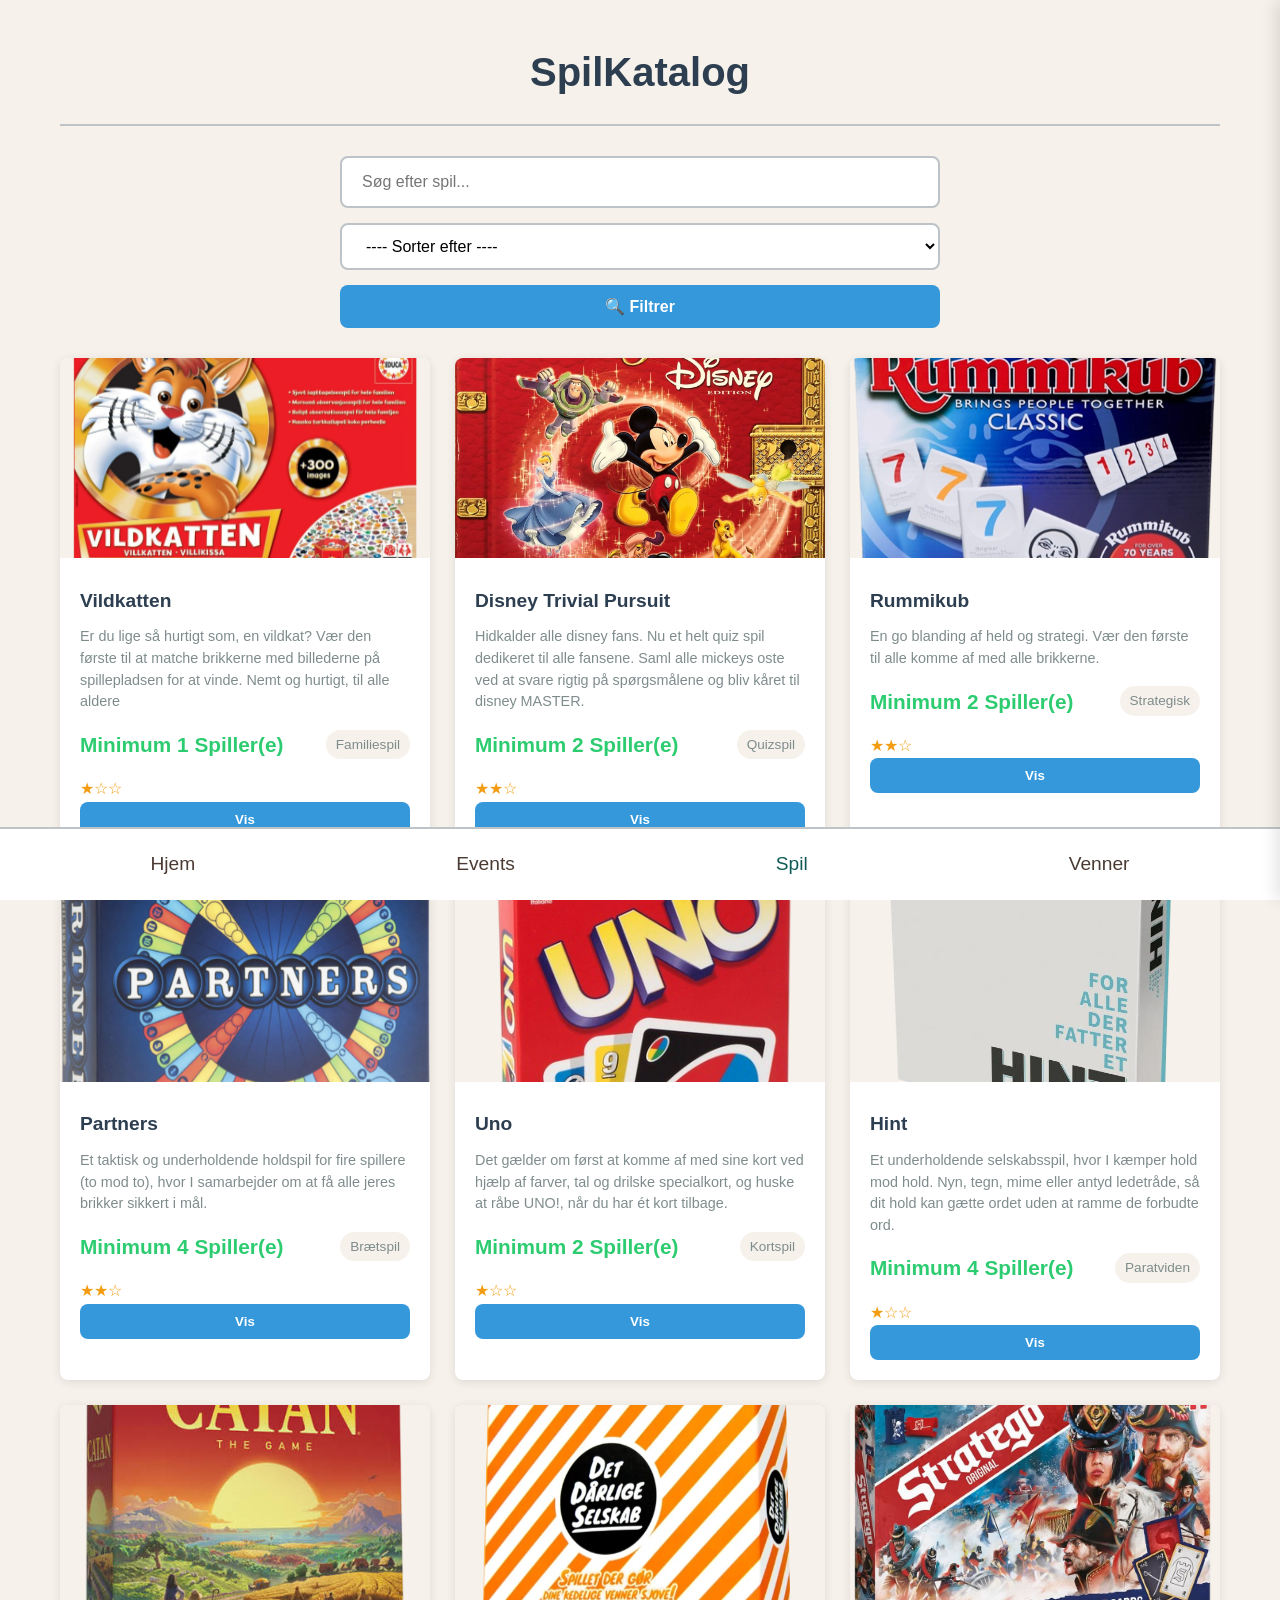
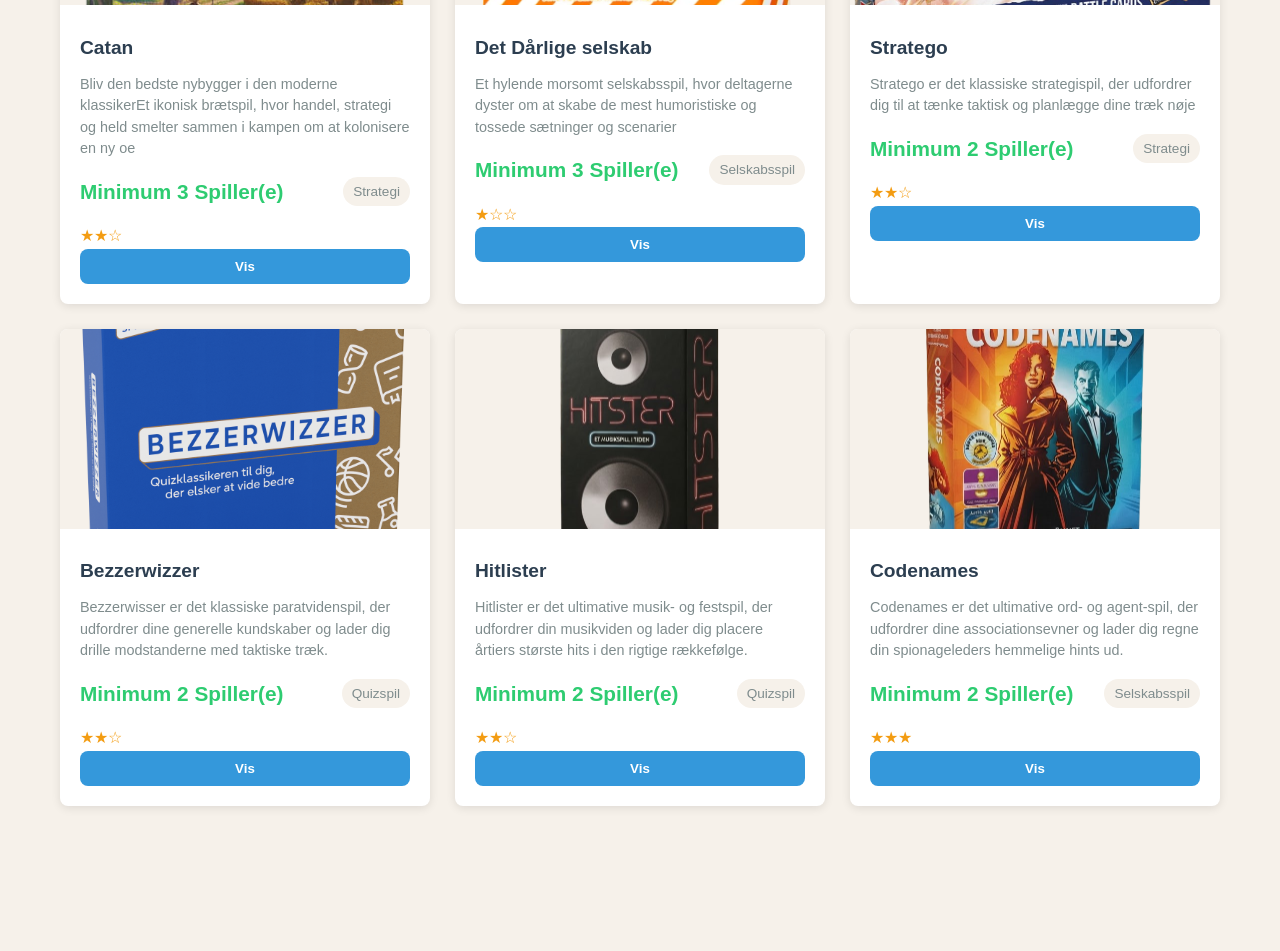
==== index.html @ 0dfe67ef "active color change" ====
<!DOCTYPE html>
<html lang="da">

<head>
    <meta charset="UTF-8">
    <meta name="viewport" content="width=device-width, initial-scale=1.0">
    <title>Produkt Søgning</title>
    <link rel="stylesheet" href="style.css">
    <link rel="stylesheet" href="https://cdnjs.cloudflare.com/ajax/libs/font-awesome/7.3.1/css/all.min.css" integrity="sha512-QeR2VH+lsBE5LSAe1Q5EnTBbe7XTBubt8dG93Y7gidSgdMCr8nVqKcfKAMyN96SV8KDbZVTDXChatu5G2KQGzg==" crossorigin="anonymous" referrerpolicy="no-referrer">
</head>

<!---Category ændret til Genre. Pris interval ændret til antal spillere.  Vurdering ændret til sværhedsgrad.  Farve ændret til stemning-->
<body>
    <div class="container">
        <header>
            <h1>SpilKatalog</h1>
        </header>

        <main>
            <div class="search-container">
                <input type="search" id="search-input" placeholder="Søg efter spil..." class="search-input">

                <select id="predefined-search" class="predefined-select">
                    <option value="">---- Sorter efter ----</option>
                    <option value="svaerhedsgrad nem">Sværhedsgrad (nem til svær)</option>
                     <option value="svaerhedsgrad svaer">Sværhedsgrad (svær til nem)</option>
                    <option value="pris-stigende">Spillere: Lav til høj</option>
                    <option value="pris-faldende">Spillere: Høj til lav</option>
                </select>

                <button id="filter-toggle" class="filter-button">
                    <span>🔍 Filtrer</span>
                </button>
            </div>

            <div id="filter-panel" class="filter-panel">
                <div class="filter-header">
                    <h2>Filtrer Spil</h2>
                    <button id="close-filter" class="close-button">&times;</button>
                </div>

                <div class="filter-content">
                    <div class="filter-group">
                        <label class="filter-label">Genre</label>
                        <div class="checkbox-group">
                            <label class="checkbox-label">
                                <input type="checkbox" name="category" value="Familiespil"> Familiespil
                            </label>
                            <label class="checkbox-label">
                                <input type="checkbox" name="category" value="Quizspil"> Quiz
                            </label>
                            <label class="checkbox-label">
                                <input type="checkbox" name="category" value="Strategi"> Strategi
                            </label>
                            <label class="checkbox-label">
                                <input type="checkbox" name="category" value="Brætspil"> Brætspil
                            </label>
                             <label class="checkbox-label">
                                <input type="checkbox" name="category" value="Paratviden"> Paratviden
                            </label>
                             <label class="checkbox-label">
                                <input type="checkbox" name="category" value="Selskabsspil"> Selskabsspil
                            </label>
                        </div>
                    </div>

                    <div class="filter-group">
                        <label class="filter-label">Antal spillere</label>
                        <div class="price-range">
                            <input type="number" id="min-price" placeholder="Min" class="price-input">
                            <span class="price-separator">-</span>
                            <input type="number" id="max-price" placeholder="Max" class="price-input">
                        </div>
                    </div>

                    <div class="filter-group">
                        <label class="filter-label">Sværhedsgrad</label>
                        <div class="rating-group">
                            <!-- <label class="rating-label">
                                <input type="radio" name="rating" value="5"> ★★★★★
                            </label>
                            <label class="rating-label">
                                <input type="radio" name="rating" value="4"> ★★★★
                            </label> -->
                            <label class="rating-label">
                                <input type="radio" name="rating" value="3"> ★★★
                            </label>
                            <label class="rating-label">
                                <input type="radio" name="rating" value="2"> ★★
                            </label>
                            <label class="rating-label">
                                <input type="radio" name="rating" value="1"> ★
                            </label>
                        </div>
                    </div>

                    <div class="filter-group">
                        <label class="filter-label">Stemning</label>
                        <div class="Stemning-group">
                            <label class="Stemning-label">
                                <input type="checkbox" name="stemning" value="Nostalgi & Hygge"> Nostalgi & Hygge 
                            </label>
                            <label class="Stemning-label">
                                <input type="checkbox" name="stemning" value="Drilsk & Konkurrence"> Drilsk & Konkurrence
                            </label>
                            <label class="Stemning-label">
                                <input type="checkbox" name="stemning" value="Fest & Latter"> Fest & Latter
                            </label>
                            <label class="Stemning-label">
                                <input type="checkbox" name="stemning" value="Intens & Taktisk Strategi"> Intens & Taktisk Strategi
                            </label>
                            <label class="Stemning-label">
                                <input type="checkbox" name="stemning" value="Tænksom & Agentstemning"> Tænksom & Agentstemning
                            </label>
                        </div>
                    </div>
                </div>

                <div class="filter-footer">
                    <button id="apply-filters" class="apply-button">Vis Spil</button>
                </div>
            </div>

            <div id="products-container" class="products-container">
            </div>
        </main>

        <footer>
            <p>&copy; 2026 Produkt Katalog</p>
        </footer>
    </div>

    <dialog id="product-dialog">
        <article class="dialog-content">
            <img id="dialog-image" src="" alt="" class="product-image">
            <h2 id="dialog-title"></h2>
            <p id="dialog-description"></p>
            <div class="product-meta">
                <span id="dialog-price" class="product-price"></span>
                <span id="dialog-category" class="product-category"></span>
            </div>
            <div id="dialog-rating" class="product-rating"></div>
            <menu class="dialog-actions">
                <button id="dialog-close" value="cancel">Luk</button>
            </menu>
        </article>
    </dialog>

    <div id="overlay" class="overlay"></div>
    <script src="data.js"></script>
    <script src="scriptui.js"></script>
    <script src="scriptfilt.js"></script>
</body>
 <footer>
        <nav class="footer-nav">
            <a href="Forside.html"><i class="fa-regular fa-house"></i>Hjem</a>
            <a href="events.html"><i class="fa-regular fa-calendar"></i>Events</a>
            <a href="index.html" class="active"><i class="fa-solid fa-dice"></i>Spil</a>
            <a href="friends.html"><i class="fa-regular fa-user"></i>Venner</a>
        </nav>
    </footer>

</html>
---- style.css ----
/* Reset og base styles */
* {
    margin: 0;
    padding: 0;
    box-sizing: border-box;
}

:root {
    --primary-color: #2c3e50;
    --secondary-color: #3498db;
    --accent-color: #2ecc71;
    --text-color: #333;
    --light-gray: #f6f1ea;
    --medium-gray: #bdc3c7;
    --dark-gray: #7f8c8d;
    --white: #ffffff;
    --shadow: 0 2px 10px rgba(0, 0, 0, 0.1);
    --border-radius: 8px;
    --transition: all 0.3s ease;
}

body {
    font-family: 'Segoe UI', Tahoma, Geneva, Verdana, sans-serif;
    line-height: 1.6;
    color: var(--text-color);
    background-color: var(--light-gray);
    padding-bottom: 125px;
}

.container {
    max-width: 1200px;
    margin: 0 auto;
    padding: 20px;
}

/* Header */
header {
    text-align: center;
    margin-bottom: 30px;
    padding: 20px 0;
    border-bottom: 2px solid var(--medium-gray);
}

header h1 {
    color: var(--primary-color);
    font-size: 2.5rem;
}

/* Søgeområde */
.search-container {
    display: flex;
    flex-direction: column;
    gap: 15px;
    margin-bottom: 30px;
}

.search-input {
    padding: 15px 20px;
    font-size: 1rem;
    border: 2px solid var(--medium-gray);
    border-radius: var(--border-radius);
    background-color: var(--white);
    transition: var(--transition);
    width: 100%;
    max-width: 600px;
    margin: 0 auto;
}

.search-input:focus {
    outline: none;
    border-color: var(--secondary-color);
    box-shadow: var(--shadow);
}

.predefined-select {
    padding: 12px 20px;
    font-size: 1rem;
    border: 2px solid var(--medium-gray);
    border-radius: var(--border-radius);
    background-color: var(--white);
    transition: var(--transition);
    width: 100%;
    max-width: 600px;
    margin: 0 auto;
    cursor: pointer;
}

.predefined-select:focus {
    outline: none;
    border-color: var(--secondary-color);
    box-shadow: var(--shadow);
}

.filter-button {
    padding: 12px 25px;
    font-size: 1rem;
    background-color: var(--secondary-color);
    color: var(--white);
    border: none;
    border-radius: var(--border-radius);
    cursor: pointer;
    transition: var(--transition);
    width: 100%;
    max-width: 600px;
    margin: 0 auto;
    font-weight: 600;
}

.filter-button:hover {
    background-color: #2980b9;
    transform: translateY(-2px);
}

/* Slide-in Filter Panel */
.filter-panel {
    position: fixed;
    top: 0;
    right: -400px;
    width: 400px;
    height: 100vh;
    background-color: var(--white);
    box-shadow: -5px 0 15px rgba(0, 0, 0, 0.1);
    z-index: 1000;
    transition: var(--transition);
    display: flex;
    flex-direction: column;
    overflow-y: auto;
}

.filter-panel.active {
    right: 0;
}

.filter-header {
    display: flex;
    justify-content: space-between;
    align-items: center;
    padding: 20px;
    border-bottom: 2px solid var(--light-gray);
    background-color: var(--primary-color);
    color: var(--white);
}

.filter-header h2 {
    font-size: 1.5rem;
}

.close-button {
    background: none;
    border: none;
    color: var(--white);
    font-size: 2rem;
    cursor: pointer;
    transition: var(--transition);
    padding: 5px;
}

.close-button:hover {
    color: var(--accent-color);
    transform: rotate(90deg);
}

.filter-content {
    padding: 20px;
    flex: 1;
    overflow-y: auto;
}

.filter-group {
    margin-bottom: 25px;
}

.filter-group:last-child {
    margin-bottom: 0;
}

.filter-label {
    display: block;
    font-weight: 600;
    margin-bottom: 10px;
    color: var(--primary-color);
    font-size: 1.1rem;
}

/* Checkbox groups */
.checkbox-group, .Stemning-group {
    display: flex;
    flex-direction: column;
    gap: 8px;
}

.checkbox-label, .Stemning-label {
    display: flex;
    align-items: center;
    gap: 10px;
    cursor: pointer;
    padding: 8px 12px;
    border-radius: var(--border-radius);
    transition: var(--transition);
}

.checkbox-label:hover, .Stemning-label:hover {
    background-color: var(--light-gray);
}

.checkbox-label input, .Stemning-label input {
    width: 18px;
    height: 18px;
    cursor: pointer;
}

/* Price range */
.price-range {
    display: flex;
    align-items: center;
    gap: 10px;
}

.price-input {
    padding: 10px 15px;
    border: 2px solid var(--medium-gray);
    border-radius: var(--border-radius);
    font-size: 1rem;
    width: 100%;
    transition: var(--transition);
}

.price-input:focus {
    outline: none;
    border-color: var(--secondary-color);
}

.price-separator {
    color: var(--dark-gray);
    font-weight: bold;
}

/* Rating group */
.rating-group {
    display: flex;
    flex-direction: column;
    gap: 8px;
}

.rating-label {
    display: flex;
    align-items: center;
    gap: 10px;
    cursor: pointer;
    padding: 8px 12px;
    border-radius: var(--border-radius);
    transition: var(--transition);
}

.rating-label:hover {
    background-color: var(--light-gray);
}

.rating-label input {
    width: 18px;
    height: 18px;
    cursor: pointer;
}

/* Filter footer */
.filter-footer {
    padding: 20px;
    border-top: 2px solid var(--light-gray);
    background-color: var(--light-gray);
}

.apply-button {
    width: 100%;
    padding: 15px 25px;
    font-size: 1.1rem;
    background-color: var(--accent-color);
    color: var(--white);
    border: none;
    border-radius: var(--border-radius);
    cursor: pointer;
    transition: var(--transition);
    font-weight: 600;
}

.apply-button:hover {
    background-color: #27ae60;
    transform: translateY(-2px);
    box-shadow: var(--shadow);
}

/* Overlay */
.overlay {
    position: fixed;
    top: 0;
    left: 0;
    width: 100%;
    height: 100%;
    background-color: rgba(0, 0, 0, 0.5);
    z-index: 999;
    opacity: 0;
    visibility: hidden;
    transition: var(--transition);
}

.overlay.active {
    opacity: 1;
    visibility: visible;
}

/* Produkter container */
.products-container {
    display: grid;
    grid-template-columns: repeat(auto-fill, minmax(280px, 1fr));
    gap: 25px;
    margin-top: 20px;
}

/* Produkt kort */
.product-card {
    background-color: var(--white);
    border-radius: var(--border-radius);
    overflow: hidden;
    box-shadow: var(--shadow);
    transition: var(--transition);
}

.product-card:hover {
    transform: translateY(-5px);
    box-shadow: 0 5px 20px rgba(0, 0, 0, 0.15);
}

.product-image {
    width: 100%;
    height: 200px;
    object-fit: cover;
    background-color: var(--light-gray);
}

.product-info {
    padding: 20px;
}

.product-title {
    font-size: 1.2rem;
    font-weight: 600;
    margin-bottom: 10px;
    color: var(--primary-color);
}

.product-description {
    color: var(--dark-gray);
    font-size: 0.9rem;
    margin-bottom: 15px;
    line-height: 1.5;
}

.product-meta {
    display: flex;
    justify-content: space-between;
    align-items: center;
    margin-bottom: 15px;
}

.product-price {
    font-size: 1.3rem;
    font-weight: 700;
    color: var(--accent-color);
}

.product-category {
    font-size: 0.85rem;
    color: var(--dark-gray);
    background-color: var(--light-gray);
    padding: 4px 10px;
    border-radius: 20px;
}

.product-rating {
    color: #f39c12;
    font-size: 1rem;
}

.product-button {
    width: 100%;
    padding: 10px;
    background-color: var(--secondary-color);
    color: var(--white);
    border: none;
    border-radius: var(--border-radius);
    cursor: pointer;
    transition: var(--transition);
    font-weight: 600;
}

.product-button:hover {
    background-color: #2980b9;
}

/* Footer */
footer {
    text-align: center;
    padding: 30px 0;
    margin-top: 50px;
    border-top: 2px solid var(--medium-gray);
    color: var(--dark-gray);
}

dialog {
    margin: auto;
    border: none;
    border-radius: 12px;
    box-shadow: 0 10px 30px rgba(0, 0, 0, 0.3);
    padding: 0;
    max-width: 400px;
    width: 90%;
}
dialog::backdrop {
    background: rgba(0, 0, 0, 0.5);
}
.dialog-content { padding: 1.5rem; }

.dialog-actions {
    display: flex;
    justify-content: flex-end;
    gap: 0.5rem;
    padding: 0;
    margin-top: 1rem;
}


/* Responsive design */
@media (max-width: 768px) {
    .filter-panel {
        width: 100%;
        right: -100%;
    }

    .search-container {
        max-width: 100%;
    }

    .products-container {
        grid-template-columns: repeat(auto-fill, minmax(240px, 1fr));
        gap: 20px;
    }
}

@media (max-width: 480px) {
    .products-container {
        grid-template-columns: 1fr;
    }

    header h1 {
        font-size: 2rem;
    }

    .search-input,
    .predefined-select,
    .filter-button {
        width: 100%;
    }
}

/* Animation for slide-in */
@keyframes slideIn {
    from {
        right: -400px;
    }
    to {
        right: 0;
    }
}

@keyframes slideOut {
    from {
        right: 0;
    }
    to {
        right: -400px;
    }
}

/* Scrollbar styling for filter panel */
.filter-content::-webkit-scrollbar {
    width: 8px;
}

.filter-content::-webkit-scrollbar-track {
    background: var(--light-gray);
    border-radius: 10px;
}

.filter-content::-webkit-scrollbar-thumb {
    background: var(--medium-gray);
    border-radius: 10px;
}

.filter-content::-webkit-scrollbar-thumb:hover {
    background: var(--dark-gray);
}


footer {
    background-color: white;
    padding: 20px;
    text-align: center;
    font-size: 120%;
    position: fixed;
    bottom: 0;
    width: 100%;
    height: auto;
}
.footer-nav {
    display: flex;
    justify-content: space-around;
    align-items: center;
    color: #4a3b33;
    text-decoration: none;
    padding-bottom: env(safe-area-inset-bottom);
}
.footer-nav a {
    display: flex;
    align-items: center;
    flex-direction: column;
    text-decoration: none;
    color: #4a3b33;
}
.footer-nav a.active {
    color: #0f5c57
}
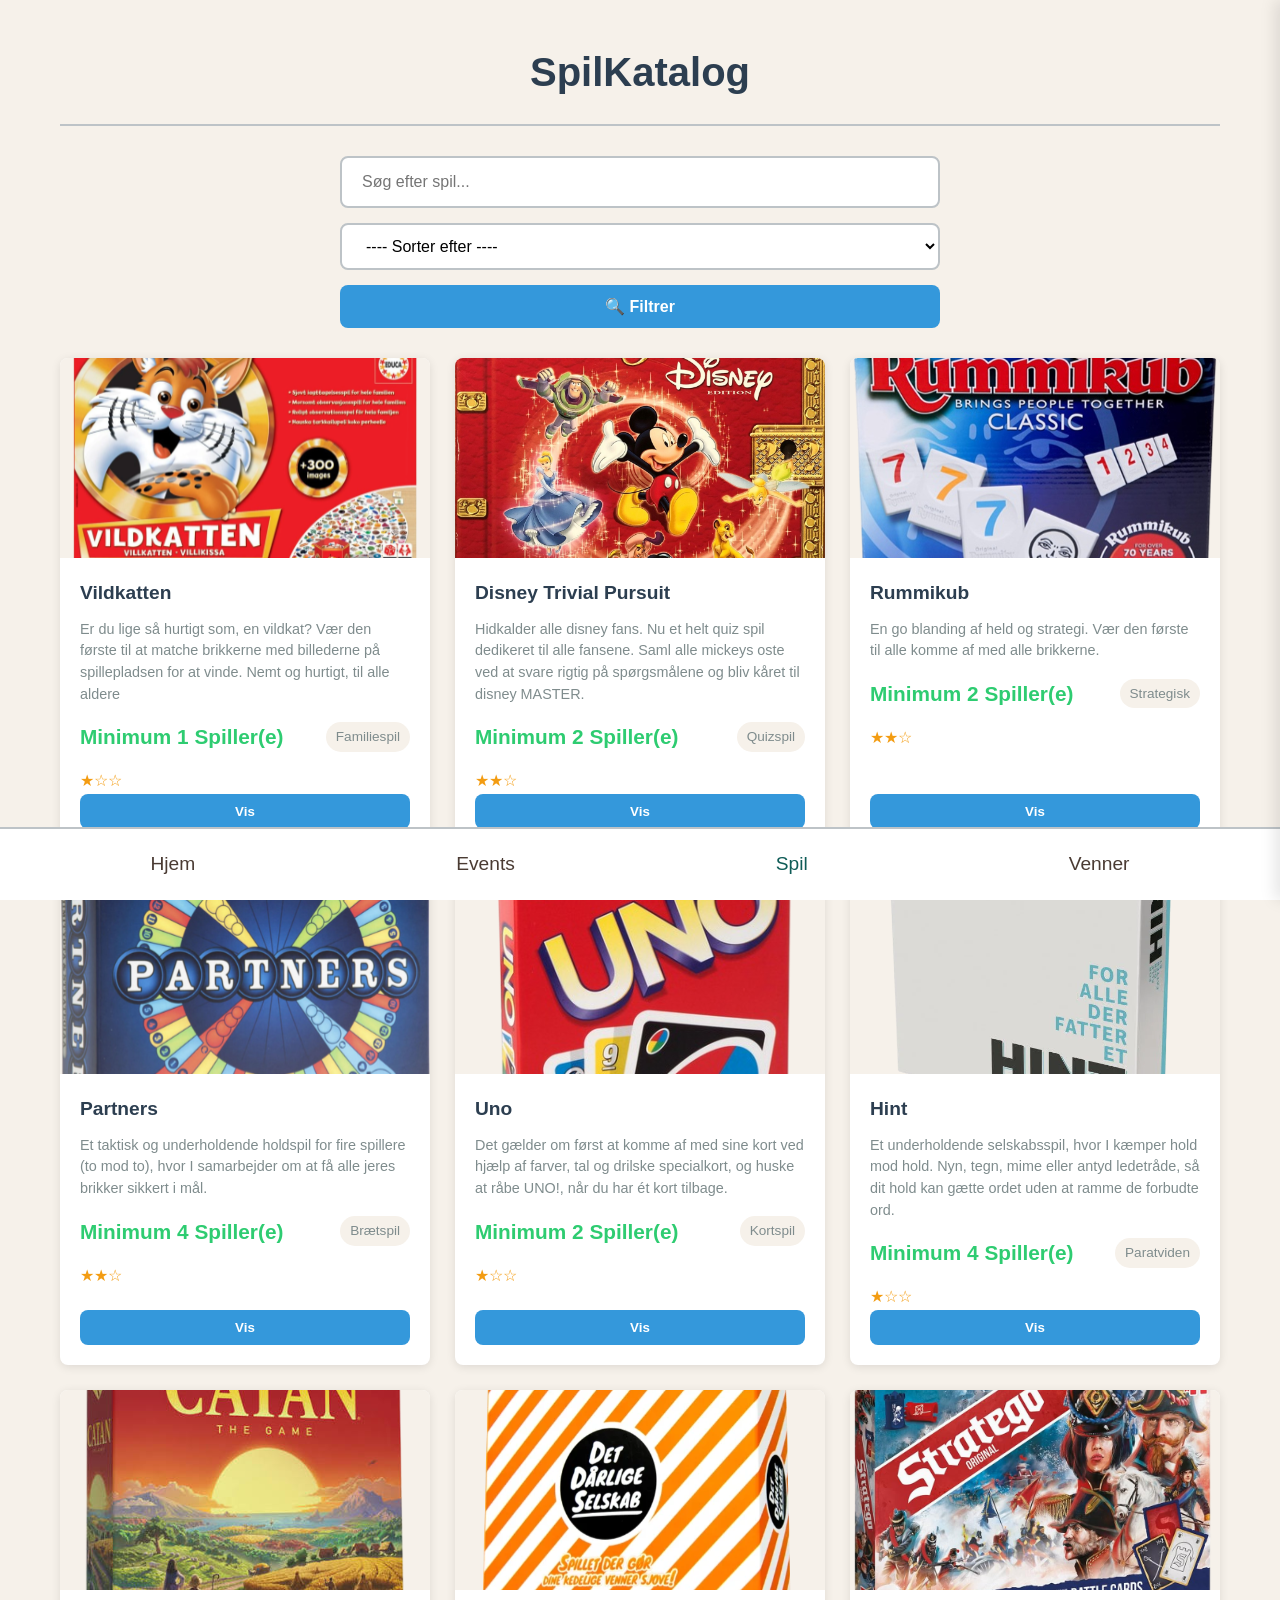
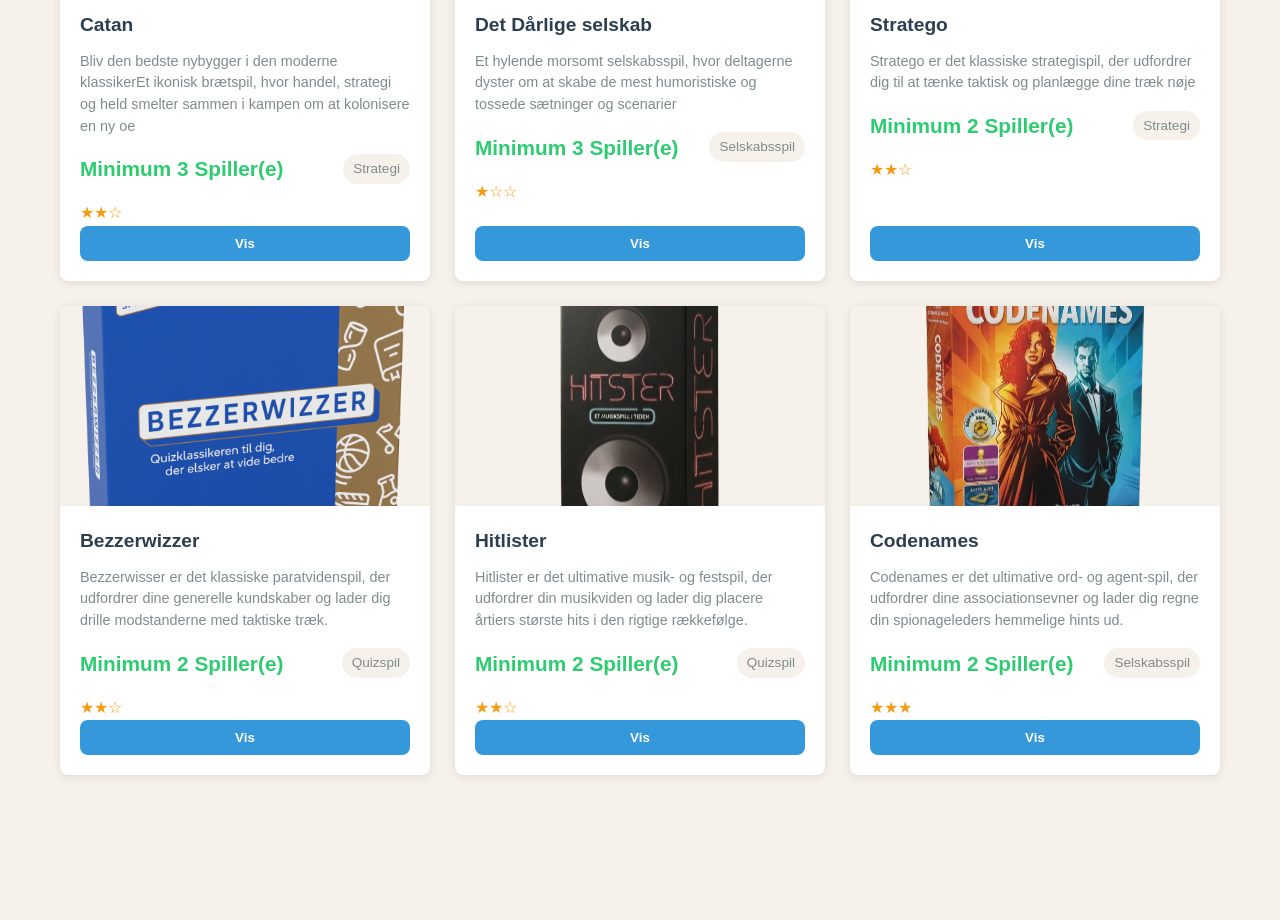
==== commit e64c855d: "reserver spil knap" ====
--- a/index.html
+++ b/index.html
@@ -66,10 +66,10 @@
 
                     <div class="filter-group">
                         <label class="filter-label">Antal spillere</label>
-                        <div class="price-range">
-                            <input type="number" id="min-price" placeholder="Min" class="price-input">
-                            <span class="price-separator">-</span>
-                            <input type="number" id="max-price" placeholder="Max" class="price-input">
+                        <div class="players-range">
+                            <input type="number" id="min-players" placeholder="Min" class="players-input">
+                            <span class="players-separator">-</span>
+                            <input type="number" id="max-players" placeholder="Max" class="players-input">
                         </div>
                     </div>
 
@@ -136,11 +136,12 @@
             <h2 id="dialog-title"></h2>
             <p id="dialog-description"></p>
             <div class="product-meta">
-                <span id="dialog-price" class="product-price"></span>
+                <span id="dialog-players" class="product-players"></span>
                 <span id="dialog-category" class="product-category"></span>
             </div>
             <div id="dialog-rating" class="product-rating"></div>
             <menu class="dialog-actions">
+                <button id="dialog-Reserve" value="cancel">Reserver spil</button>
                 <button id="dialog-close" value="cancel">Luk</button>
             </menu>
         </article>
--- a/style.css
+++ b/style.css
@@ -19,6 +19,7 @@
     --transition: all 0.3s ease;
 }
 
+
 body {
     font-family: 'Segoe UI', Tahoma, Geneva, Verdana, sans-serif;
     line-height: 1.6;
@@ -26,6 +27,8 @@
     background-color: var(--light-gray);
     padding-bottom: 125px;
 }
+
+
 
 .container {
     max-width: 1200px;
@@ -209,14 +212,14 @@
     cursor: pointer;
 }
 
-/* Price range */
-.price-range {
+/* player range */
+.players-range {
     display: flex;
     align-items: center;
     gap: 10px;
 }
 
-.price-input {
+.players-input {
     padding: 10px 15px;
     border: 2px solid var(--medium-gray);
     border-radius: var(--border-radius);
@@ -225,12 +228,12 @@
     transition: var(--transition);
 }
 
-.price-input:focus {
+.players-input:focus {
     outline: none;
     border-color: var(--secondary-color);
 }
 
-.price-separator {
+.players-separator {
     color: var(--dark-gray);
     font-weight: bold;
 }
@@ -322,6 +325,9 @@
     overflow: hidden;
     box-shadow: var(--shadow);
     transition: var(--transition);
+    display: flex;           /* NYT */
+    flex-direction: column;  /* NYT */
+    height: 100%;
 }
 
 .product-card:hover {
@@ -338,6 +344,9 @@
 
 .product-info {
     padding: 20px;
+    display: flex;           /* NYT */
+    flex-direction: column;  /* NYT */
+    flex: 1;
 }
 
 .product-title {
@@ -361,7 +370,7 @@
     margin-bottom: 15px;
 }
 
-.product-price {
+.product-players {
     font-size: 1.3rem;
     font-weight: 700;
     color: var(--accent-color);
@@ -390,6 +399,7 @@
     cursor: pointer;
     transition: var(--transition);
     font-weight: 600;
+    margin-top: auto;
 }
 
 .product-button:hover {
@@ -527,4 +537,26 @@
 }
 .footer-nav a.active {
     color: #0f5c57
+}
+
+button#dialog-close
+{
+    padding: 2% 8%;
+    color: rgb(12, 11, 11);
+    background-color: var(--light-gray);
+    border: none;
+    border-radius: var(--border-radius);
+    cursor: pointer;
+    transition: var(--transition);
+}
+button#dialog-Reserve
+{
+   padding: 2% 8%;
+    color: white;
+    background-color: var(--secondary-color);
+    border: none;
+    border-radius: var(--border-radius);
+    cursor: pointer;
+    transition: var(--transition);
+
 }
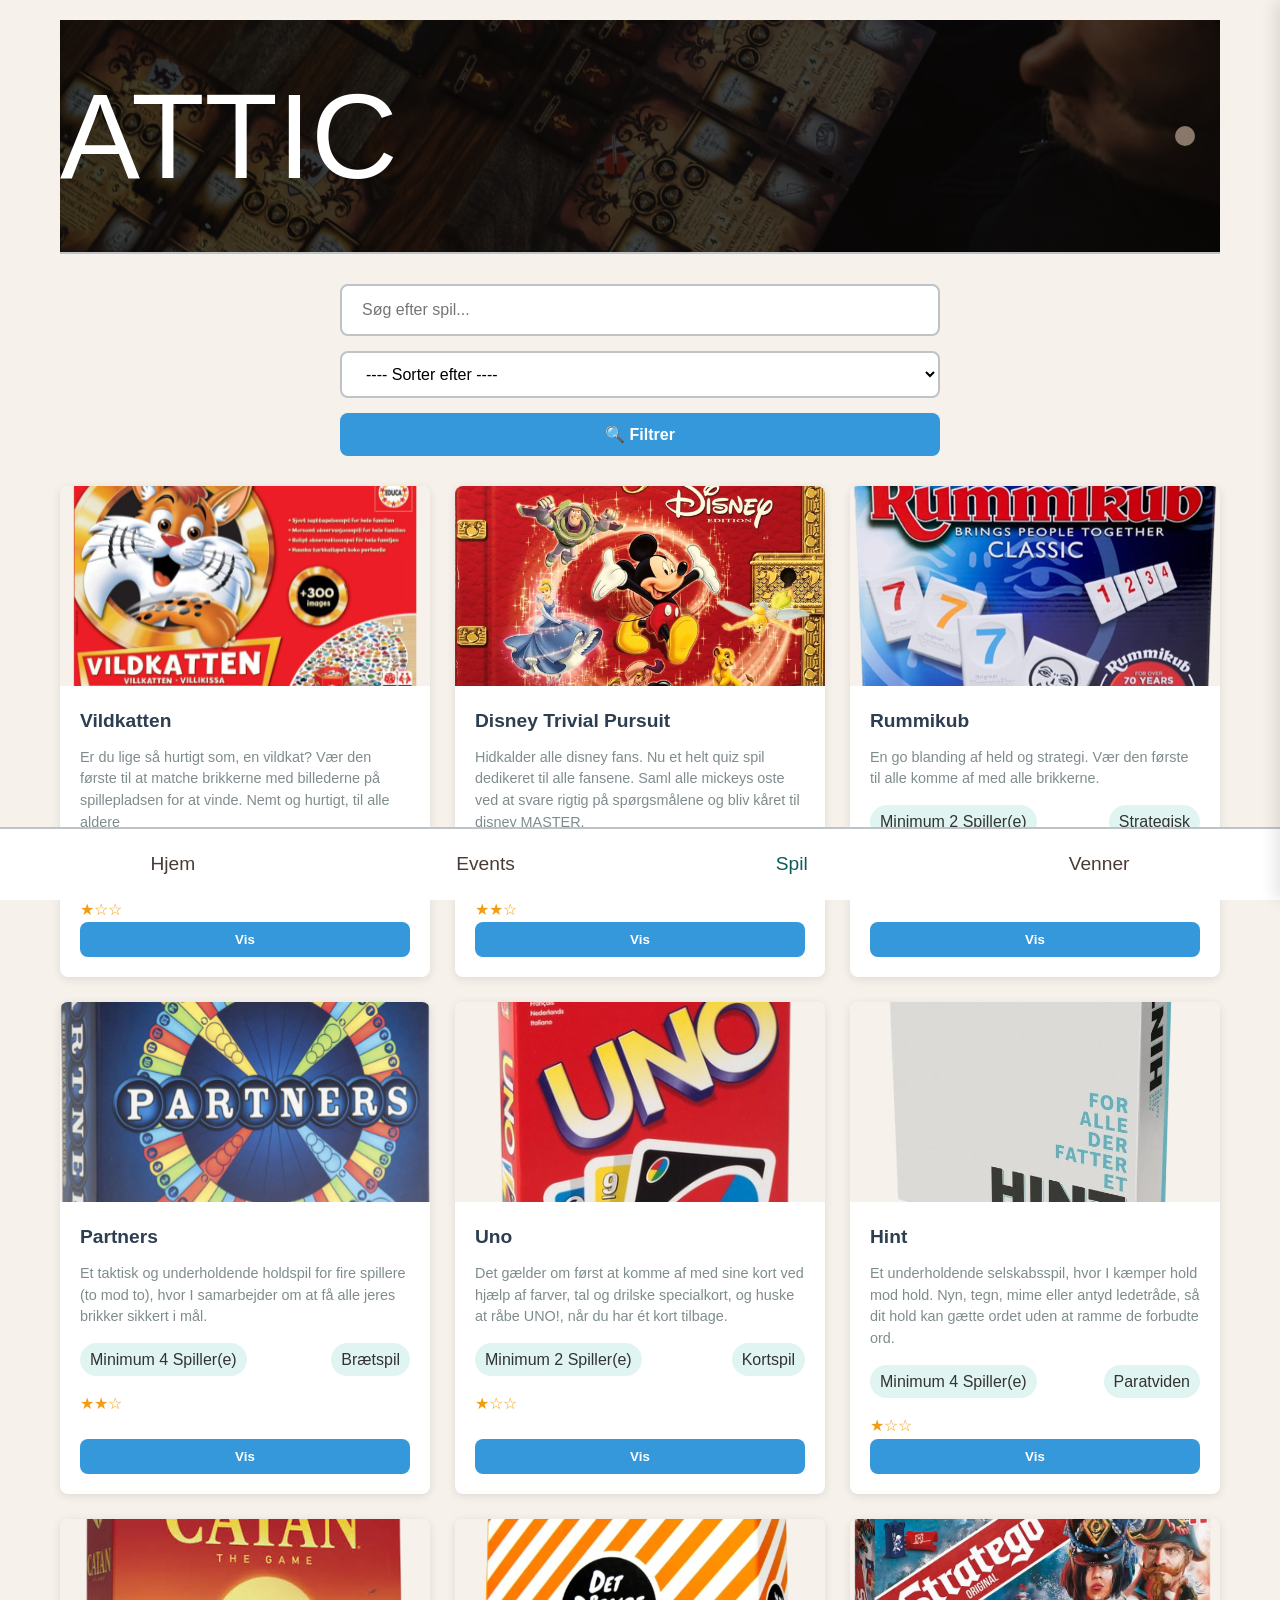
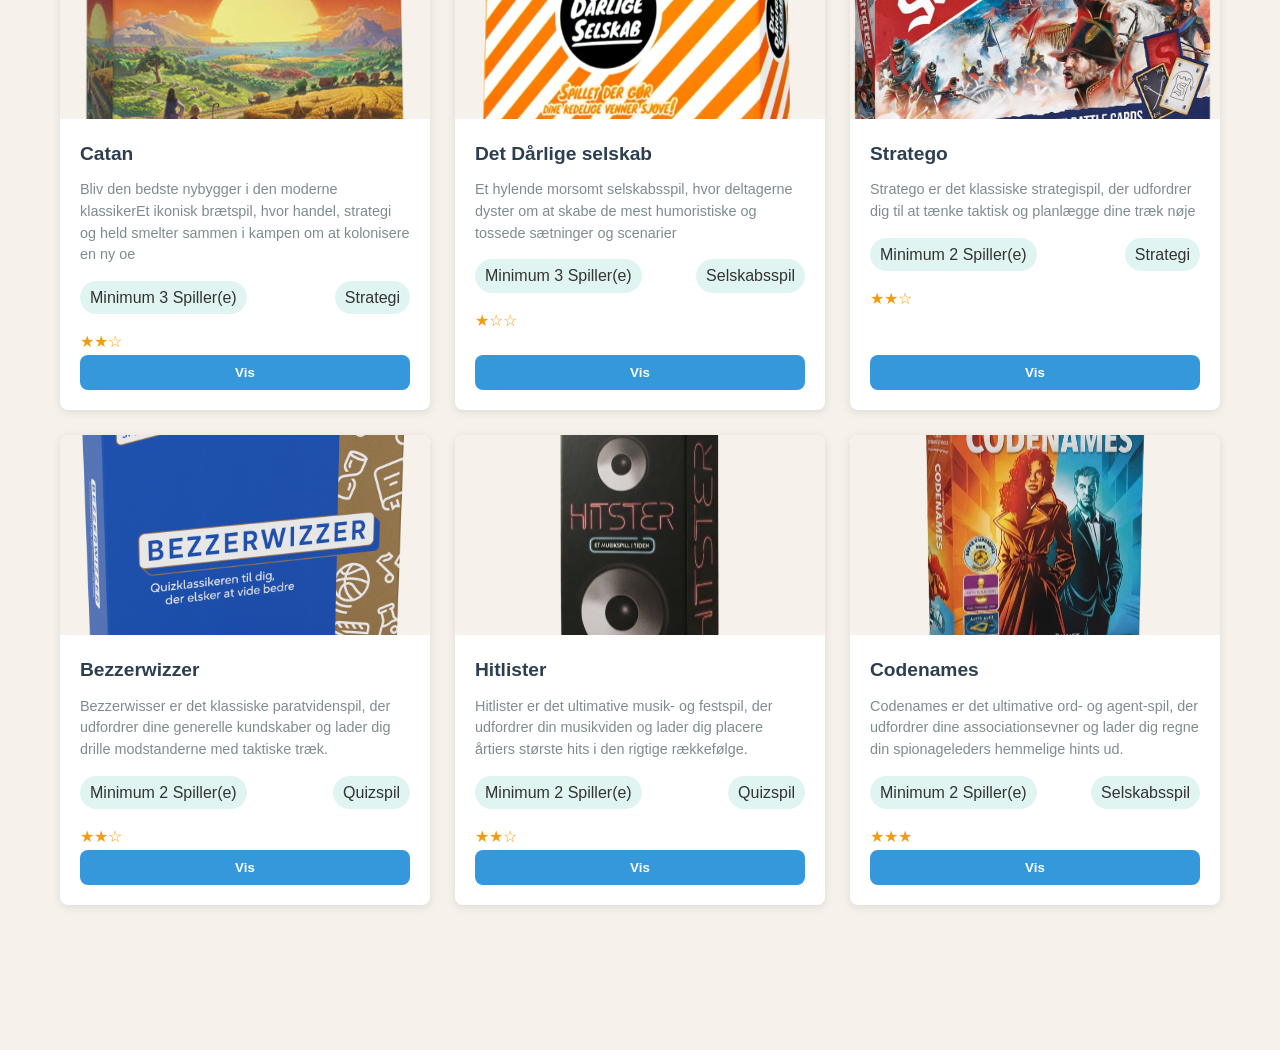
==== commit a059856d: "spil header changed" ====
--- a/index.html
+++ b/index.html
@@ -12,10 +12,16 @@
 <!---Category ændret til Genre. Pris interval ændret til antal spillere.  Vurdering ændret til sværhedsgrad.  Farve ændret til stemning-->
 <body>
     <div class="container">
-        <header>
-            <h1>SpilKatalog</h1>
-        </header>
-
+       <header>
+        <h1><a href="index.html" class="title">ATTIC</a></h1>
+        <div class="dropdown">
+            <button class="dropbtn"><i class="fa-solid fa-bars"></i></button>
+            <div class="dropdown-content">
+                <a href="Forside.html"><i class="fa-regular fa-heart"></i>Likede spil</a>
+                <a href="profile.html"><i class="fa-regular fa-user"></i>Profil</a>
+                <a href="english.html"><i class="fa-solid fa-language"></i>English</a>
+            </div> 
+           </header>
         <main>
             <div class="search-container">
                 <input type="search" id="search-input" placeholder="Søg efter spil..." class="search-input">
@@ -157,7 +163,7 @@
             <a href="Forside.html"><i class="fa-regular fa-house"></i>Hjem</a>
             <a href="events.html"><i class="fa-regular fa-calendar"></i>Events</a>
             <a href="index.html" class="active"><i class="fa-solid fa-dice"></i>Spil</a>
-            <a href="friends.html"><i class="fa-regular fa-user"></i>Venner</a>
+            <a href="venner.html"><i class="fa-regular fa-user"></i>Venner</a>
         </nav>
     </footer>
 
--- a/style.css
+++ b/style.css
@@ -1,4 +1,7 @@
 /* Reset og base styles */
+@import url('https://fonts.googleapis.com/css2?family=Figtree:ital,wght@0,300..900;1,300..900&display=swap');
+@import url('https://fonts.googleapis.com/css2?family=Bubblegum+Sans&display=swap');
+@import url('https://fonts.googleapis.com/css2?family=Jua&display=swap');
 * {
     margin: 0;
     padding: 0;
@@ -28,6 +31,88 @@
     padding-bottom: 125px;
 }
 
+h1 a {
+    font-family: 'Bubblegum Sans', sans-serif;
+    font-weight: normal;
+    color : white;
+    font-size: 300%;
+    text-decoration: none;
+}
+
+header {
+    display: flex;
+    justify-content: space-between;
+    align-items: center;
+    padding: 10px 20px;
+    background: linear-gradient(0deg, rgba(0, 0, 0, 0.70) 0%, rgba(0, 0, 0, 0.70) 100%), url(./img/board.games.png) lightgray 50% / cover no-repeat;
+    
+}
+
+header i {
+    color: white;
+    height: auto;
+    width: 100%;
+    
+}
+header i:hover {
+    cursor: pointer;
+}
+
+.dropdown {
+    position: relative;
+    display: inline-block;
+}
+.dropdown:hover {
+    cursor: pointer;
+}
+.dropbtn {
+    background-color: #897769;
+    color: white;
+    border: none;
+    border-radius: 50px;
+    padding: 10px;
+    margin: 15px;
+    position: relative;
+    right: 10px;
+    display: flex;
+    justify-content: flex-end;
+}
+.dropbtn i {
+    font-size: 200%;
+}
+
+.dropdown-content {
+    position: absolute;
+    top: 100%;
+    left: auto;
+    right: 0;
+
+    background-color: #897769;
+    min-width: 160px;
+    box-shadow: 0px 8px 16px 0px rgba(0,0,0,0.2);
+    z-index: 1;
+    color: white;
+    font-size: 120%;
+
+    display: flex;
+    flex-direction: column;
+    padding: 10px;
+
+    /* Animation */
+    opacity: 0;
+    visibility: hidden;
+    transform: translateY(-10px);
+
+    transition: opacity 0.3s ease-in,
+                transform 0.3s ease-in,
+                visibility 0.3s ease-in;
+}
+
+.dropdown:hover .dropdown-content {
+    opacity: 1;
+    visibility: visible;
+    transform: translateY(0);
+}
 
 
 .container {
@@ -371,15 +456,17 @@
 }
 
 .product-players {
-    font-size: 1.3rem;
-    font-weight: 700;
-    color: var(--accent-color);
+    font-size: 1rem;
+    color: var(--text-color);
+    background-color: rgba(224, 245, 241, 1);
+    padding: 4px 10px;
+    border-radius: 20px;
 }
 
 .product-category {
-    font-size: 0.85rem;
-    color: var(--dark-gray);
-    background-color: var(--light-gray);
+    font-size: 1rem;
+    color: var(--text-color);
+    background-color: rgba(224, 245, 241, 1);
     padding: 4px 10px;
     border-radius: 20px;
 }
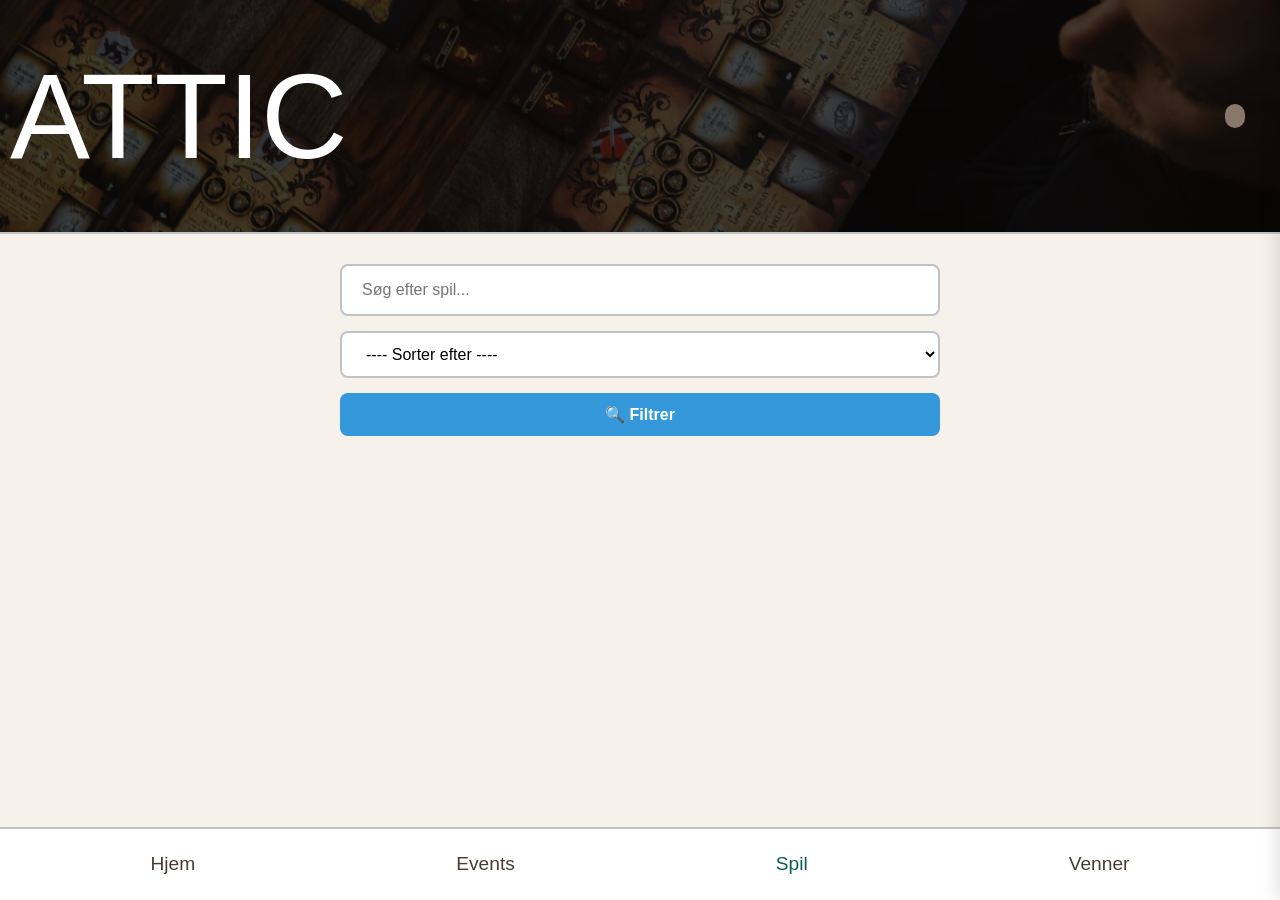
==== commit e0bafc9a: "position ændre" ====
--- a/index.html
+++ b/index.html
@@ -1,170 +1,170 @@
-<!DOCTYPE html>
-<html lang="da">
-
-<head>
-    <meta charset="UTF-8">
-    <meta name="viewport" content="width=device-width, initial-scale=1.0">
-    <title>Produkt Søgning</title>
-    <link rel="stylesheet" href="style.css">
-    <link rel="stylesheet" href="https://cdnjs.cloudflare.com/ajax/libs/font-awesome/7.3.1/css/all.min.css" integrity="sha512-QeR2VH+lsBE5LSAe1Q5EnTBbe7XTBubt8dG93Y7gidSgdMCr8nVqKcfKAMyN96SV8KDbZVTDXChatu5G2KQGzg==" crossorigin="anonymous" referrerpolicy="no-referrer">
-</head>
-
-<!---Category ændret til Genre. Pris interval ændret til antal spillere.  Vurdering ændret til sværhedsgrad.  Farve ændret til stemning-->
-<body>
-    <div class="container">
-       <header>
-        <h1><a href="index.html" class="title">ATTIC</a></h1>
-        <div class="dropdown">
-            <button class="dropbtn"><i class="fa-solid fa-bars"></i></button>
-            <div class="dropdown-content">
-                <a href="Forside.html"><i class="fa-regular fa-heart"></i>Likede spil</a>
-                <a href="profile.html"><i class="fa-regular fa-user"></i>Profil</a>
-                <a href="english.html"><i class="fa-solid fa-language"></i>English</a>
-            </div> 
-           </header>
-        <main>
-            <div class="search-container">
-                <input type="search" id="search-input" placeholder="Søg efter spil..." class="search-input">
-
-                <select id="predefined-search" class="predefined-select">
-                    <option value="">---- Sorter efter ----</option>
-                    <option value="svaerhedsgrad nem">Sværhedsgrad (nem til svær)</option>
-                     <option value="svaerhedsgrad svaer">Sværhedsgrad (svær til nem)</option>
-                    <option value="pris-stigende">Spillere: Lav til høj</option>
-                    <option value="pris-faldende">Spillere: Høj til lav</option>
-                </select>
-
-                <button id="filter-toggle" class="filter-button">
-                    <span>🔍 Filtrer</span>
-                </button>
-            </div>
-
-            <div id="filter-panel" class="filter-panel">
-                <div class="filter-header">
-                    <h2>Filtrer Spil</h2>
-                    <button id="close-filter" class="close-button">&times;</button>
-                </div>
-
-                <div class="filter-content">
-                    <div class="filter-group">
-                        <label class="filter-label">Genre</label>
-                        <div class="checkbox-group">
-                            <label class="checkbox-label">
-                                <input type="checkbox" name="category" value="Familiespil"> Familiespil
-                            </label>
-                            <label class="checkbox-label">
-                                <input type="checkbox" name="category" value="Quizspil"> Quiz
-                            </label>
-                            <label class="checkbox-label">
-                                <input type="checkbox" name="category" value="Strategi"> Strategi
-                            </label>
-                            <label class="checkbox-label">
-                                <input type="checkbox" name="category" value="Brætspil"> Brætspil
-                            </label>
-                             <label class="checkbox-label">
-                                <input type="checkbox" name="category" value="Paratviden"> Paratviden
-                            </label>
-                             <label class="checkbox-label">
-                                <input type="checkbox" name="category" value="Selskabsspil"> Selskabsspil
-                            </label>
-                        </div>
-                    </div>
-
-                    <div class="filter-group">
-                        <label class="filter-label">Antal spillere</label>
-                        <div class="players-range">
-                            <input type="number" id="min-players" placeholder="Min" class="players-input">
-                            <span class="players-separator">-</span>
-                            <input type="number" id="max-players" placeholder="Max" class="players-input">
-                        </div>
-                    </div>
-
-                    <div class="filter-group">
-                        <label class="filter-label">Sværhedsgrad</label>
-                        <div class="rating-group">
-                            <!-- <label class="rating-label">
-                                <input type="radio" name="rating" value="5"> ★★★★★
-                            </label>
-                            <label class="rating-label">
-                                <input type="radio" name="rating" value="4"> ★★★★
-                            </label> -->
-                            <label class="rating-label">
-                                <input type="radio" name="rating" value="3"> ★★★
-                            </label>
-                            <label class="rating-label">
-                                <input type="radio" name="rating" value="2"> ★★
-                            </label>
-                            <label class="rating-label">
-                                <input type="radio" name="rating" value="1"> ★
-                            </label>
-                        </div>
-                    </div>
-
-                    <div class="filter-group">
-                        <label class="filter-label">Stemning</label>
-                        <div class="Stemning-group">
-                            <label class="Stemning-label">
-                                <input type="checkbox" name="stemning" value="Nostalgi & Hygge"> Nostalgi & Hygge 
-                            </label>
-                            <label class="Stemning-label">
-                                <input type="checkbox" name="stemning" value="Drilsk & Konkurrence"> Drilsk & Konkurrence
-                            </label>
-                            <label class="Stemning-label">
-                                <input type="checkbox" name="stemning" value="Fest & Latter"> Fest & Latter
-                            </label>
-                            <label class="Stemning-label">
-                                <input type="checkbox" name="stemning" value="Intens & Taktisk Strategi"> Intens & Taktisk Strategi
-                            </label>
-                            <label class="Stemning-label">
-                                <input type="checkbox" name="stemning" value="Tænksom & Agentstemning"> Tænksom & Agentstemning
-                            </label>
-                        </div>
-                    </div>
-                </div>
-
-                <div class="filter-footer">
-                    <button id="apply-filters" class="apply-button">Vis Spil</button>
-                </div>
-            </div>
-
-            <div id="products-container" class="products-container">
-            </div>
-        </main>
-
-        <footer>
-            <p>&copy; 2026 Produkt Katalog</p>
-        </footer>
-    </div>
-
-    <dialog id="product-dialog">
-        <article class="dialog-content">
-            <img id="dialog-image" src="" alt="" class="product-image">
-            <h2 id="dialog-title"></h2>
-            <p id="dialog-description"></p>
-            <div class="product-meta">
-                <span id="dialog-players" class="product-players"></span>
-                <span id="dialog-category" class="product-category"></span>
-            </div>
-            <div id="dialog-rating" class="product-rating"></div>
-            <menu class="dialog-actions">
-                <button id="dialog-Reserve" value="cancel">Reserver spil</button>
-                <button id="dialog-close" value="cancel">Luk</button>
-            </menu>
-        </article>
-    </dialog>
-
-    <div id="overlay" class="overlay"></div>
-    <script src="data.js"></script>
-    <script src="scriptui.js"></script>
-    <script src="scriptfilt.js"></script>
-</body>
- <footer>
-        <nav class="footer-nav">
-            <a href="Forside.html"><i class="fa-regular fa-house"></i>Hjem</a>
-            <a href="events.html"><i class="fa-regular fa-calendar"></i>Events</a>
-            <a href="index.html" class="active"><i class="fa-solid fa-dice"></i>Spil</a>
-            <a href="venner.html"><i class="fa-regular fa-user"></i>Venner</a>
-        </nav>
-    </footer>
-
+<!DOCTYPE html>
+<html lang="da">
+
+<head>
+    <meta charset="UTF-8">
+    <meta name="viewport" content="width=device-width, initial-scale=1.0">
+    <title>Produkt Søgning</title>
+    <link rel="stylesheet" href="css/style.css">
+    <link rel="stylesheet" href="https://cdnjs.cloudflare.com/ajax/libs/font-awesome/7.3.1/css/all.min.css" integrity="sha512-QeR2VH+lsBE5LSAe1Q5EnTBbe7XTBubt8dG93Y7gidSgdMCr8nVqKcfKAMyN96SV8KDbZVTDXChatu5G2KQGzg==" crossorigin="anonymous" referrerpolicy="no-referrer">
+</head>
+
+<!---Category ændret til Genre. Pris interval ændret til antal spillere.  Vurdering ændret til sværhedsgrad.  Farve ændret til stemning-->
+<body>
+    <header>
+        <h1><a href="index.html" class="title">ATTIC</a></h1>
+        <div class="dropdown">
+            <button class="dropbtn"><i class="fa-solid fa-bars"></i></button>
+            <div class="dropdown-content">
+                <a href="Forside.html"><i class="fa-regular fa-heart"></i>Likede spil</a>
+                <a href="profile.html"><i class="fa-regular fa-user"></i>Profil</a>
+                <a href="english.html"><i class="fa-solid fa-language"></i>English</a>
+            </div>
+        </div>
+    </header>
+    <main>
+        <div class="search-container">
+                <input type="search" id="search-input" placeholder="Søg efter spil..." class="search-input">
+
+                <select id="predefined-search" class="predefined-select">
+                    <option value="">---- Sorter efter ----</option>
+                    <option value="svaerhedsgrad nem">Sværhedsgrad (nem til svær)</option>
+                     <option value="svaerhedsgrad svaer">Sværhedsgrad (svær til nem)</option>
+                    <option value="pris-stigende">Spillere: Lav til høj</option>
+                    <option value="pris-faldende">Spillere: Høj til lav</option>
+                </select>
+
+                <button id="filter-toggle" class="filter-button">
+                    <span>🔍 Filtrer</span>
+                </button>
+            </div>
+
+            <div id="filter-panel" class="filter-panel">
+                <div class="filter-header">
+                    <h2>Filtrer Spil</h2>
+                    <button id="close-filter" class="close-button">&times;</button>
+                </div>
+
+                <div class="filter-content">
+                    <div class="filter-group">
+                        <label class="filter-label">Genre</label>
+                        <div class="checkbox-group">
+                            <label class="checkbox-label">
+                                <input type="checkbox" name="category" value="Familiespil"> Familiespil
+                            </label>
+                            <label class="checkbox-label">
+                                <input type="checkbox" name="category" value="Quizspil"> Quiz
+                            </label>
+                            <label class="checkbox-label">
+                                <input type="checkbox" name="category" value="Strategi"> Strategi
+                            </label>
+                            <label class="checkbox-label">
+                                <input type="checkbox" name="category" value="Brætspil"> Brætspil
+                            </label>
+                             <label class="checkbox-label">
+                                <input type="checkbox" name="category" value="Paratviden"> Paratviden
+                            </label>
+                             <label class="checkbox-label">
+                                <input type="checkbox" name="category" value="Selskabsspil"> Selskabsspil
+                            </label>
+                        </div>
+                    </div>
+
+                    <div class="filter-group">
+                        <label class="filter-label">Antal spillere</label>
+                        <div class="players-range">
+                            <input type="number" id="min-players" placeholder="Min" class="players-input">
+                            <span class="players-separator">-</span>
+                            <input type="number" id="max-players" placeholder="Max" class="players-input">
+                        </div>
+                    </div>
+
+                    <div class="filter-group">
+                        <label class="filter-label">Sværhedsgrad</label>
+                        <div class="rating-group">
+                            <!-- <label class="rating-label">
+                                <input type="radio" name="rating" value="5"> ★★★★★
+                            </label>
+                            <label class="rating-label">
+                                <input type="radio" name="rating" value="4"> ★★★★
+                            </label> -->
+                            <label class="rating-label">
+                                <input type="radio" name="rating" value="3"> ★★★
+                            </label>
+                            <label class="rating-label">
+                                <input type="radio" name="rating" value="2"> ★★
+                            </label>
+                            <label class="rating-label">
+                                <input type="radio" name="rating" value="1"> ★
+                            </label>
+                        </div>
+                    </div>
+
+                    <div class="filter-group">
+                        <label class="filter-label">Stemning</label>
+                        <div class="Stemning-group">
+                            <label class="Stemning-label">
+                                <input type="checkbox" name="stemning" value="Nostalgi & Hygge"> Nostalgi & Hygge 
+                            </label>
+                            <label class="Stemning-label">
+                                <input type="checkbox" name="stemning" value="Drilsk & Konkurrence"> Drilsk & Konkurrence
+                            </label>
+                            <label class="Stemning-label">
+                                <input type="checkbox" name="stemning" value="Fest & Latter"> Fest & Latter
+                            </label>
+                            <label class="Stemning-label">
+                                <input type="checkbox" name="stemning" value="Intens & Taktisk Strategi"> Intens & Taktisk Strategi
+                            </label>
+                            <label class="Stemning-label">
+                                <input type="checkbox" name="stemning" value="Tænksom & Agentstemning"> Tænksom & Agentstemning
+                            </label>
+                        </div>
+                    </div>
+                </div>
+
+                <div class="filter-footer">
+                    <button id="apply-filters" class="apply-button">Vis Spil</button>
+                </div>
+            </div>
+
+            <div id="products-container" class="products-container">
+            </div>
+        </main>
+
+        <footer>
+            <p>&copy; 2026 Produkt Katalog</p>
+        </footer>
+    </div>
+
+    <dialog id="product-dialog">
+        <article class="dialog-content">
+            <img id="dialog-image" src="" alt="" class="product-image">
+            <h2 id="dialog-title"></h2>
+            <p id="dialog-description"></p>
+            <div class="product-meta">
+                <span id="dialog-players" class="product-players"></span>
+                <span id="dialog-category" class="product-category"></span>
+            </div>
+            <div id="dialog-rating" class="product-rating"></div>
+            <menu class="dialog-actions">
+                <button id="dialog-Reserve" value="cancel">Reserver spil</button>
+                <button id="dialog-close" value="cancel">Luk</button>
+            </menu>
+        </article>
+    </dialog>
+
+    <div id="overlay" class="overlay"></div>
+    <script src="data.js"></script>
+    <script src="scriptui.js"></script>
+    <script src="scriptfilt.js"></script>
+</body>
+ <footer>
+        <nav class="footer-nav">
+            <a href="Forside.html"><i class="fa-regular fa-house"></i>Hjem</a>
+            <a href="events.html"><i class="fa-regular fa-calendar"></i>Events</a>
+            <a href="index.html" class="active"><i class="fa-solid fa-dice"></i>Spil</a>
+            <a href="venner.html"><i class="fa-regular fa-user"></i>Venner</a>
+        </nav>
+    </footer>
+
 </html>
--- a/css/style.css
+++ b/css/style.css
@@ -0,0 +1,649 @@
+/* Reset og base styles */
+@import url('https://fonts.googleapis.com/css2?family=Figtree:ital,wght@0,300..900;1,300..900&display=swap');
+@import url('https://fonts.googleapis.com/css2?family=Bubblegum+Sans&display=swap');
+@import url('https://fonts.googleapis.com/css2?family=Jua&display=swap');
+* {
+    margin: 0;
+    padding: 0;
+    box-sizing: border-box;
+}
+
+:root {
+    --primary-color: #2c3e50;
+    --secondary-color: #3498db;
+    --accent-color: #2ecc71;
+    --text-color: #333;
+    --light-gray: #f6f1ea;
+    --medium-gray: #bdc3c7;
+    --dark-gray: #7f8c8d;
+    --white: #ffffff;
+    --shadow: 0 2px 10px rgba(0, 0, 0, 0.1);
+    --border-radius: 8px;
+    --transition: all 0.3s ease;
+}
+
+
+body {
+    font-family: 'Segoe UI', Tahoma, Geneva, Verdana, sans-serif;
+    line-height: 1.6;
+    color: var(--text-color);
+    background-color: var(--light-gray);
+    padding-bottom: 125px;
+}
+
+h1 a {
+    font-family: 'Bubblegum Sans', sans-serif;
+    font-weight: normal;
+    color : white;
+    font-size: 300%;
+    text-decoration: none;
+}
+
+header {
+    display: flex;
+    justify-content: space-between;
+    align-items: center;
+    padding: 10px 20px;
+    background: linear-gradient(0deg, rgba(0, 0, 0, 0.70) 0%, rgba(0, 0, 0, 0.70) 100%), url(../img/board.games.png) lightgray 50% / cover no-repeat;
+    
+}
+
+header i {
+    color: white;
+    height: auto;
+    width: 100%;
+    
+}
+header i:hover {
+    cursor: pointer;
+}
+
+.dropdown {
+    position: relative;
+    display: inline-block;
+}
+.dropdown:hover {
+    cursor: pointer;
+}
+.dropbtn {
+    background-color: #897769;
+    color: white;
+    border: none;
+    border-radius: 50px;
+    padding: 12px 10px;
+    margin: 15px;
+    position: relative;
+    right: 10px;
+    display: flex;
+    justify-content: flex-end;
+}
+.dropbtn i {
+    font-size: 200%;
+}
+
+.dropdown-content {
+    position: absolute;
+    top: 100%;
+    left: auto;
+    right: 0;
+
+    background-color: #897769;
+    min-width: 160px;
+    box-shadow: 0px 8px 16px 0px rgba(0,0,0,0.2);
+    z-index: 1;
+    color: white;
+    font-size: 120%;
+
+    display: flex;
+    flex-direction: column;
+    padding: 10px;
+
+    /* Animation */
+    opacity: 0;
+    visibility: hidden;
+    transform: translateY(-10px);
+
+    transition: opacity 0.3s ease-in,
+                transform 0.3s ease-in,
+                visibility 0.3s ease-in;
+}
+
+.dropdown:hover .dropdown-content {
+    opacity: 1;
+    visibility: visible;
+    transform: translateY(0);
+}
+
+/*
+.container {
+    max-width: 1200px;
+    margin: 0 auto;
+    padding: 20px;
+}
+
+/* Header */
+header {
+    text-align: center;
+    margin-bottom: 30px;
+    padding: 20px 10px;
+    border-bottom: 2px solid var(--medium-gray);
+}
+
+header h1 {
+    color: var(--primary-color);
+    font-size: 2.5rem;
+}
+
+/* Søgeområde */
+.search-container {
+    display: flex;
+    flex-direction: column;
+    gap: 15px;
+    margin-bottom: 30px;
+}
+
+.search-input {
+    padding: 15px 20px;
+    font-size: 1rem;
+    border: 2px solid var(--medium-gray);
+    border-radius: var(--border-radius);
+    background-color: var(--white);
+    transition: var(--transition);
+    width: 100%;
+    max-width: 600px;
+    margin: 0 auto;
+}
+
+.search-input:focus {
+    outline: none;
+    border-color: var(--secondary-color);
+    box-shadow: var(--shadow);
+}
+
+.predefined-select {
+    padding: 12px 20px;
+    font-size: 1rem;
+    border: 2px solid var(--medium-gray);
+    border-radius: var(--border-radius);
+    background-color: var(--white);
+    transition: var(--transition);
+    width: 100%;
+    max-width: 600px;
+    margin: 0 auto;
+    cursor: pointer;
+}
+
+.predefined-select:focus {
+    outline: none;
+    border-color: var(--secondary-color);
+    box-shadow: var(--shadow);
+}
+
+.filter-button {
+    padding: 12px 25px;
+    font-size: 1rem;
+    background-color: var(--secondary-color);
+    color: var(--white);
+    border: none;
+    border-radius: var(--border-radius);
+    cursor: pointer;
+    transition: var(--transition);
+    width: 100%;
+    max-width: 600px;
+    margin: 0 auto;
+    font-weight: 600;
+}
+
+.filter-button:hover {
+    background-color: #2980b9;
+    transform: translateY(-2px);
+}
+
+/* Slide-in Filter Panel */
+.filter-panel {
+    position: fixed;
+    top: 0;
+    right: -400px;
+    width: 400px;
+    height: 100vh;
+    background-color: var(--white);
+    box-shadow: -5px 0 15px rgba(0, 0, 0, 0.1);
+    z-index: 1000;
+    transition: var(--transition);
+    display: flex;
+    flex-direction: column;
+    overflow-y: auto;
+}
+
+.filter-panel.active {
+    right: 0;
+}
+
+.filter-header {
+    display: flex;
+    justify-content: space-between;
+    align-items: center;
+    padding: 20px;
+    border-bottom: 2px solid var(--light-gray);
+    background-color: var(--primary-color);
+    color: var(--white);
+}
+
+.filter-header h2 {
+    font-size: 1.5rem;
+}
+
+.close-button {
+    background: none;
+    border: none;
+    color: var(--white);
+    font-size: 2rem;
+    cursor: pointer;
+    transition: var(--transition);
+    padding: 5px;
+}
+
+.close-button:hover {
+    color: var(--accent-color);
+    transform: rotate(90deg);
+}
+
+.filter-content {
+    padding: 20px;
+    flex: 1;
+    overflow-y: auto;
+}
+
+.filter-group {
+    margin-bottom: 25px;
+}
+
+.filter-group:last-child {
+    margin-bottom: 0;
+}
+
+.filter-label {
+    display: block;
+    font-weight: 600;
+    margin-bottom: 10px;
+    color: var(--primary-color);
+    font-size: 1.1rem;
+}
+
+/* Checkbox groups */
+.checkbox-group, .Stemning-group {
+    display: flex;
+    flex-direction: column;
+    gap: 8px;
+}
+
+.checkbox-label, .Stemning-label {
+    display: flex;
+    align-items: center;
+    gap: 10px;
+    cursor: pointer;
+    padding: 8px 12px;
+    border-radius: var(--border-radius);
+    transition: var(--transition);
+}
+
+.checkbox-label:hover, .Stemning-label:hover {
+    background-color: var(--light-gray);
+}
+
+.checkbox-label input, .Stemning-label input {
+    width: 18px;
+    height: 18px;
+    cursor: pointer;
+}
+
+/* player range */
+.players-range {
+    display: flex;
+    align-items: center;
+    gap: 10px;
+}
+
+.players-input {
+    padding: 10px 15px;
+    border: 2px solid var(--medium-gray);
+    border-radius: var(--border-radius);
+    font-size: 1rem;
+    width: 100%;
+    transition: var(--transition);
+}
+
+.players-input:focus {
+    outline: none;
+    border-color: var(--secondary-color);
+}
+
+.players-separator {
+    color: var(--dark-gray);
+    font-weight: bold;
+}
+
+/* Rating group */
+.rating-group {
+    display: flex;
+    flex-direction: column;
+    gap: 8px;
+}
+
+.rating-label {
+    display: flex;
+    align-items: center;
+    gap: 10px;
+    cursor: pointer;
+    padding: 8px 12px;
+    border-radius: var(--border-radius);
+    transition: var(--transition);
+}
+
+.rating-label:hover {
+    background-color: var(--light-gray);
+}
+
+.rating-label input {
+    width: 18px;
+    height: 18px;
+    cursor: pointer;
+}
+
+/* Filter footer */
+.filter-footer {
+    padding: 20px;
+    border-top: 2px solid var(--light-gray);
+    background-color: var(--light-gray);
+}
+
+.apply-button {
+    width: 100%;
+    padding: 15px 25px;
+    font-size: 1.1rem;
+    background-color: var(--accent-color);
+    color: var(--white);
+    border: none;
+    border-radius: var(--border-radius);
+    cursor: pointer;
+    transition: var(--transition);
+    font-weight: 600;
+}
+
+.apply-button:hover {
+    background-color: #27ae60;
+    transform: translateY(-2px);
+    box-shadow: var(--shadow);
+}
+
+/* Overlay */
+.overlay {
+    position: fixed;
+    top: 0;
+    left: 0;
+    width: 100%;
+    height: 100%;
+    background-color: rgba(0, 0, 0, 0.5);
+    z-index: 999;
+    opacity: 0;
+    visibility: hidden;
+    transition: var(--transition);
+}
+
+.overlay.active {
+    opacity: 1;
+    visibility: visible;
+}
+
+/* Produkter container */
+.products-container {
+    display: grid;
+    grid-template-columns: repeat(auto-fill, minmax(280px, 1fr));
+    gap: 25px;
+    margin-top: 20px;
+}
+
+/* Produkt kort */
+.product-card {
+    background-color: var(--white);
+    border-radius: var(--border-radius);
+    overflow: hidden;
+    box-shadow: var(--shadow);
+    transition: var(--transition);
+    display: flex;          
+    flex-direction: column;  
+    height: 100%;
+}
+
+.product-card:hover {
+    transform: translateY(-5px);
+    box-shadow: 0 5px 20px rgba(0, 0, 0, 0.15);
+}
+
+.product-image {
+    width: 100%;
+    height: 200px;
+    object-fit: cover;
+    background-color: var(--light-gray);
+}
+
+.product-info {
+    padding: 20px;
+    display: flex;         
+    flex-direction: column;  
+    flex: 1;
+}
+
+.product-title {
+    font-size: 1.2rem;
+    font-weight: 600;
+    margin-bottom: 10px;
+    color: var(--primary-color);
+}
+
+.product-description {
+    color: var(--dark-gray);
+    font-size: 0.9rem;
+    margin-bottom: 15px;
+    line-height: 1.5;
+}
+
+.product-meta {
+    display: flex;
+    justify-content: space-between;
+    align-items: center;
+    margin-bottom: 15px;
+}
+
+.product-players {
+    font-size: 1rem;
+    color: var(--text-color);
+    background-color: rgba(224, 245, 241, 1);
+    padding: 4px 10px;
+    border-radius: 20px;
+}
+
+.product-category {
+    font-size: 1rem;
+    color: var(--text-color);
+    background-color: rgba(224, 245, 241, 1);
+    padding: 4px 10px;
+    border-radius: 20px;
+}
+
+.product-rating {
+    color: #f39c12;
+    font-size: 1rem;
+}
+
+.product-button {
+    width: 100%;
+    padding: 10px;
+    background-color: var(--secondary-color);
+    color: var(--white);
+    border: none;
+    border-radius: var(--border-radius);
+    cursor: pointer;
+    transition: var(--transition);
+    font-weight: 600;
+    margin-top: auto;
+}
+
+.product-button:hover {
+    background-color: #2980b9;
+}
+
+/* Footer */
+footer {
+    text-align: center;
+    padding: 30px 0;
+    margin-top: 50px;
+    border-top: 2px solid var(--medium-gray);
+    color: var(--dark-gray);
+}
+
+dialog {
+    margin: auto;
+    border: none;
+    border-radius: 12px;
+    box-shadow: 0 10px 30px rgba(0, 0, 0, 0.3);
+    padding: 0;
+    max-width: 400px;
+    width: 90%;
+}
+dialog::backdrop {
+    background: rgba(0, 0, 0, 0.5);
+}
+.dialog-content { padding: 1.5rem; }
+
+.dialog-actions {
+    display: flex;
+    justify-content: flex-end;
+    gap: 0.5rem;
+    padding: 0;
+    margin-top: 1rem;
+}
+
+
+/* Responsive design */
+@media (max-width: 768px) {
+    .filter-panel {
+        width: 100%;
+        right: -100%;
+    }
+
+    .search-container {
+        max-width: 100%;
+    }
+
+    .products-container {
+        grid-template-columns: repeat(auto-fill, minmax(240px, 1fr));
+        gap: 20px;
+    }
+}
+
+@media (max-width: 480px) {
+    .products-container {
+        grid-template-columns: 1fr;
+    }
+
+    header h1 {
+        font-size: 2rem;
+    }
+
+    .search-input,
+    .predefined-select,
+    .filter-button {
+        width: 100%;
+    }
+}
+
+/* Animation for slide-in */
+@keyframes slideIn {
+    from {
+        right: -400px;
+    }
+    to {
+        right: 0;
+    }
+}
+
+@keyframes slideOut {
+    from {
+        right: 0;
+    }
+    to {
+        right: -400px;
+    }
+}
+
+/* Scrollbar styling for filter panel */
+.filter-content::-webkit-scrollbar {
+    width: 8px;
+}
+
+.filter-content::-webkit-scrollbar-track {
+    background: var(--light-gray);
+    border-radius: 10px;
+}
+
+.filter-content::-webkit-scrollbar-thumb {
+    background: var(--medium-gray);
+    border-radius: 10px;
+}
+
+.filter-content::-webkit-scrollbar-thumb:hover {
+    background: var(--dark-gray);
+}
+
+
+footer {
+    background-color: white;
+    padding: 20px;
+    text-align: center;
+    font-size: 120%;
+    position: fixed;
+    bottom: 0;
+    width: 100%;
+    height: auto;
+}
+.footer-nav {
+    display: flex;
+    justify-content: space-around;
+    align-items: center;
+    color: #4a3b33;
+    text-decoration: none;
+    padding-bottom: env(safe-area-inset-bottom);
+}
+.footer-nav a {
+    display: flex;
+    align-items: center;
+    flex-direction: column;
+    text-decoration: none;
+    color: #4a3b33;
+}
+.footer-nav a.active {
+    color: #0f5c57
+}
+
+button#dialog-close
+{
+    padding: 2% 8%;
+    color: rgb(12, 11, 11);
+    background-color: var(--light-gray);
+    border: none;
+    border-radius: var(--border-radius);
+    cursor: pointer;
+    transition: var(--transition);
+}
+button#dialog-Reserve
+{
+   padding: 2% 8%;
+    color: white;
+    background-color: var(--secondary-color);
+    border: none;
+    border-radius: var(--border-radius);
+    cursor: pointer;
+    transition: var(--transition);
+
+}
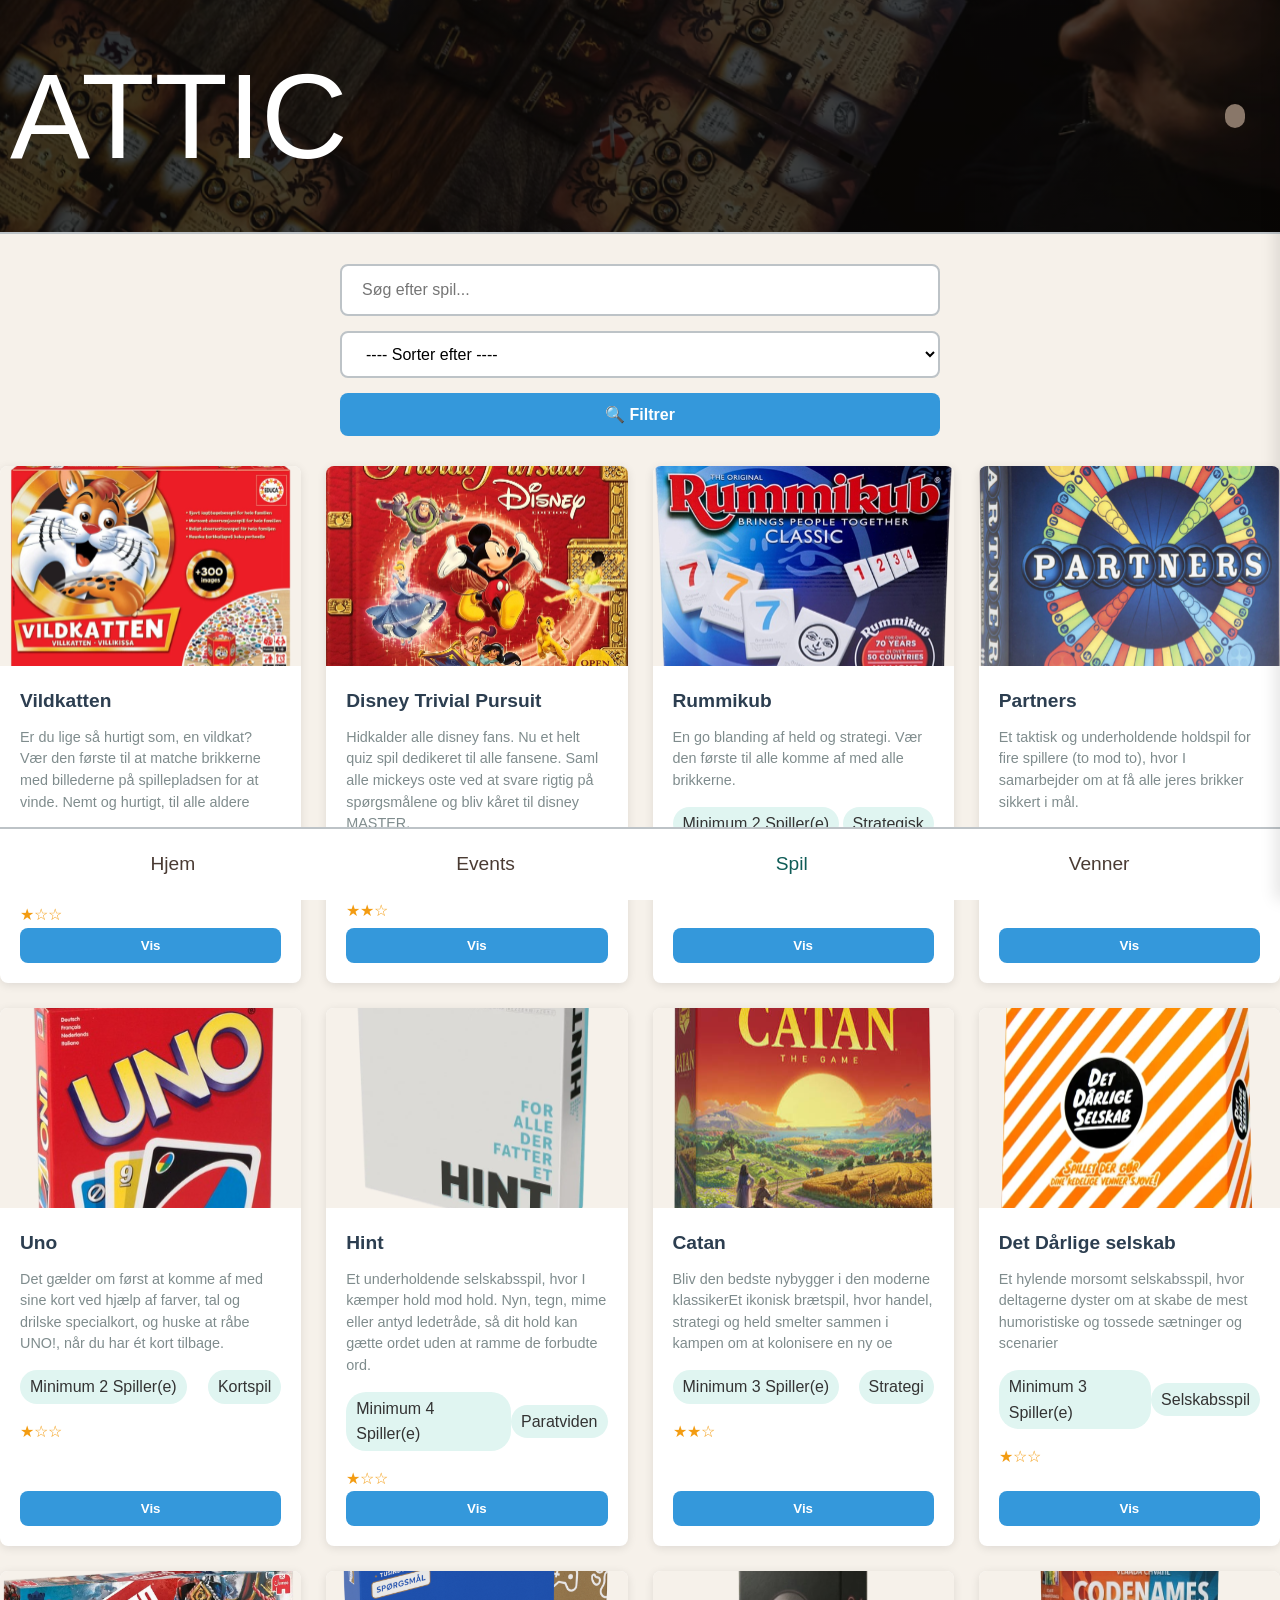
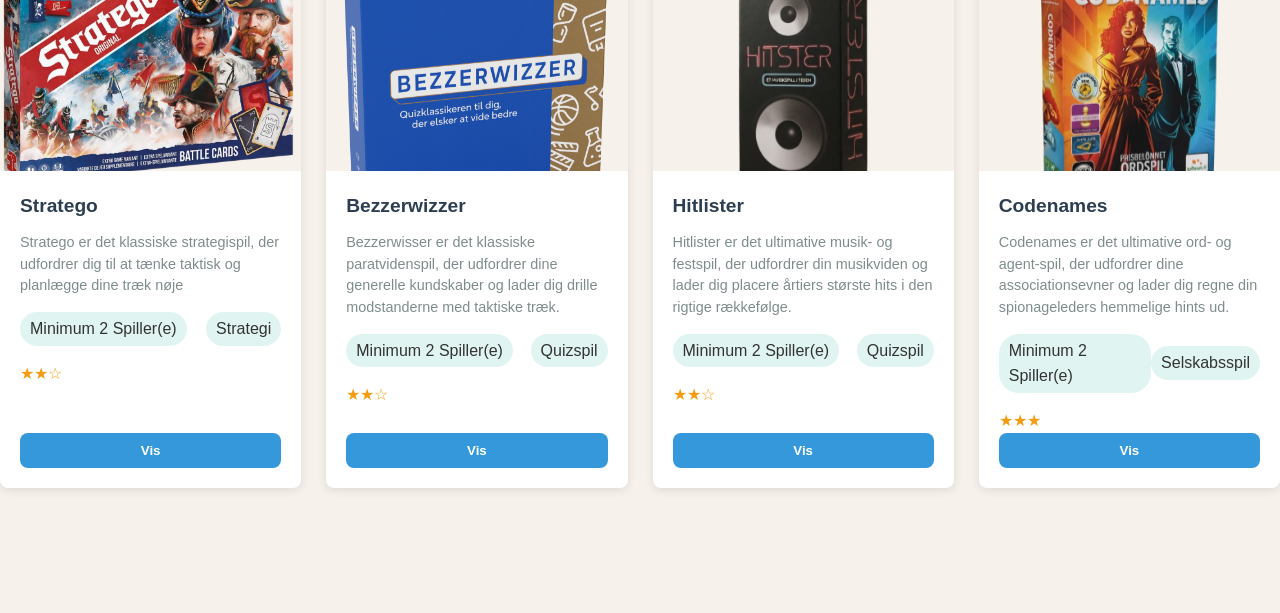
==== commit ecec1607: "Merge branch 'main' of https://github.com/RebeccaFJ01/filter-case" ====
--- a/index.html
+++ b/index.html
@@ -5,7 +5,7 @@
     <meta charset="UTF-8">
     <meta name="viewport" content="width=device-width, initial-scale=1.0">
     <title>Produkt Søgning</title>
-    <link rel="stylesheet" href="css/style.css">
+    <link rel="stylesheet" href="/css/style.css">
     <link rel="stylesheet" href="https://cdnjs.cloudflare.com/ajax/libs/font-awesome/7.3.1/css/all.min.css" integrity="sha512-QeR2VH+lsBE5LSAe1Q5EnTBbe7XTBubt8dG93Y7gidSgdMCr8nVqKcfKAMyN96SV8KDbZVTDXChatu5G2KQGzg==" crossorigin="anonymous" referrerpolicy="no-referrer">
 </head>
 
@@ -154,9 +154,9 @@
     </dialog>
 
     <div id="overlay" class="overlay"></div>
-    <script src="data.js"></script>
-    <script src="scriptui.js"></script>
-    <script src="scriptfilt.js"></script>
+    <script src="../js/data.js"></script>
+    <script src="../js/scriptui.js"></script>
+    <script src="../js/scriptfilt.js"></script>
 </body>
  <footer>
         <nav class="footer-nav">
